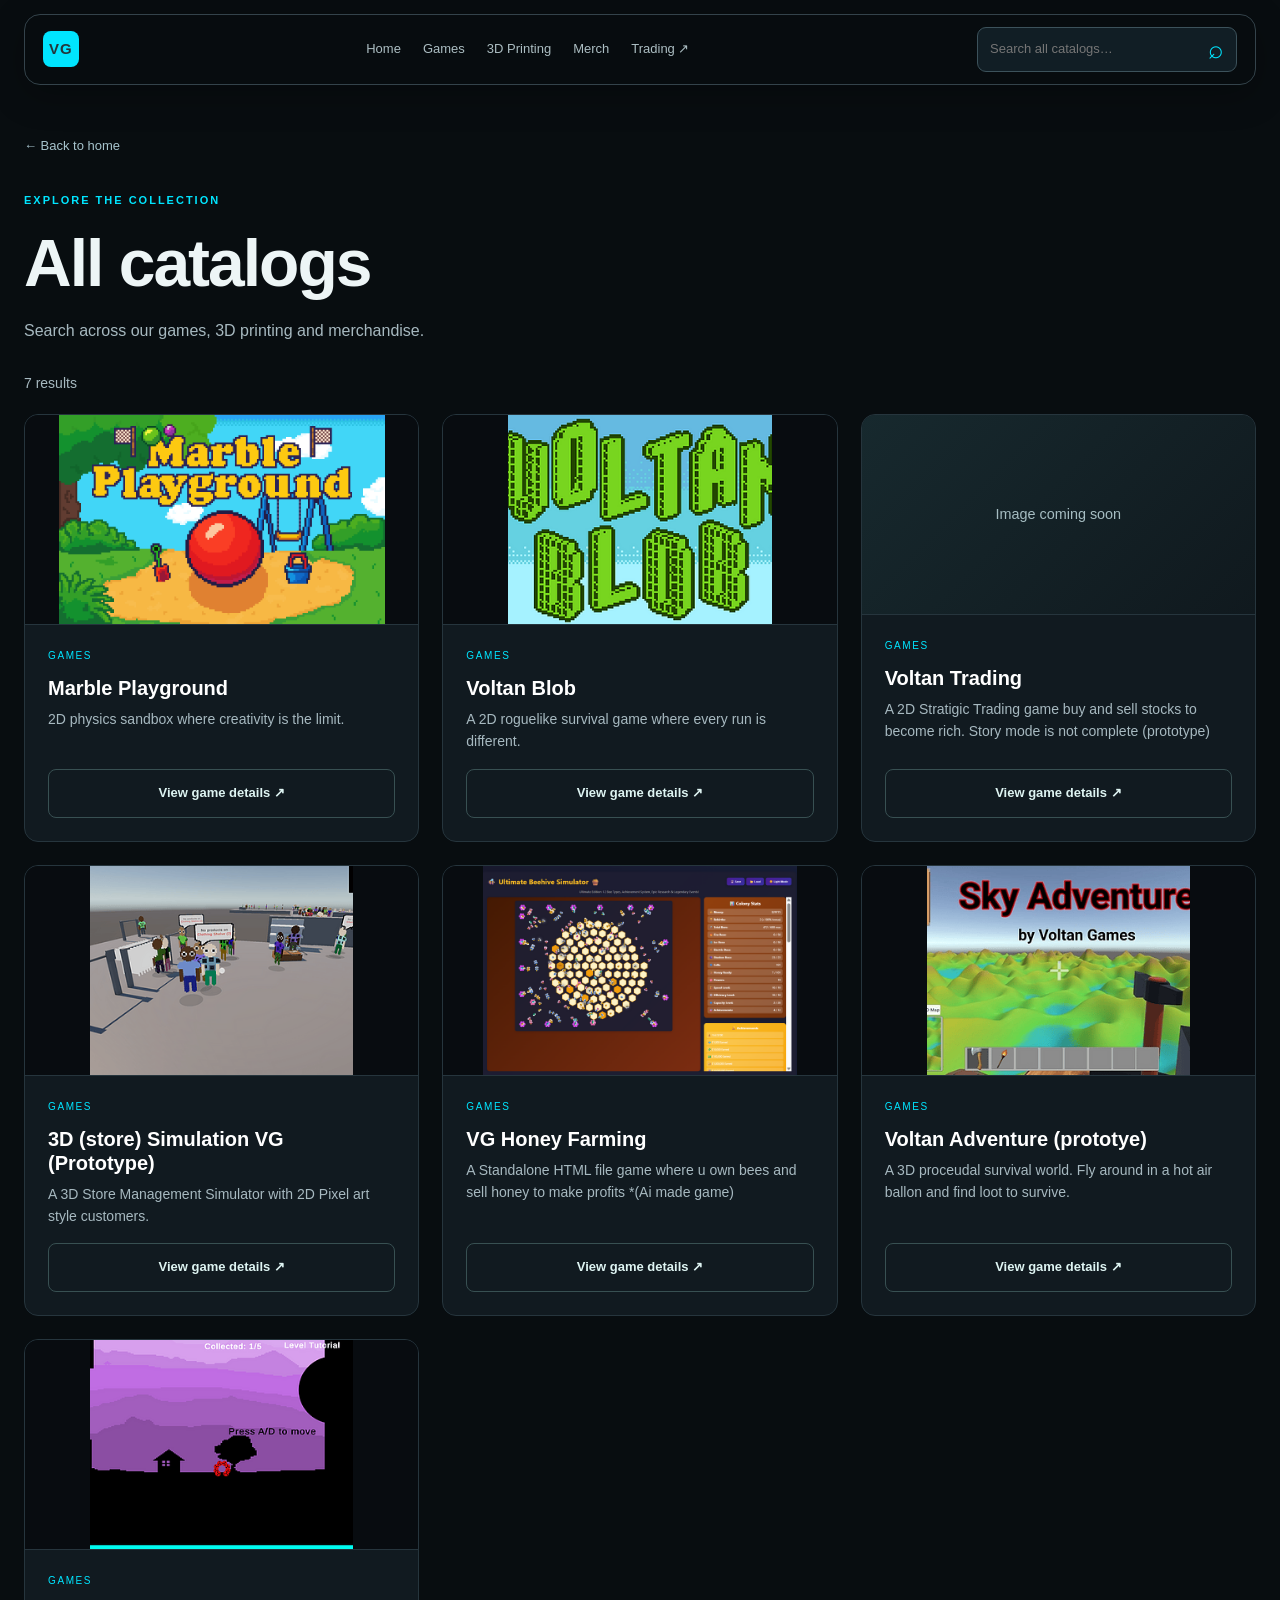
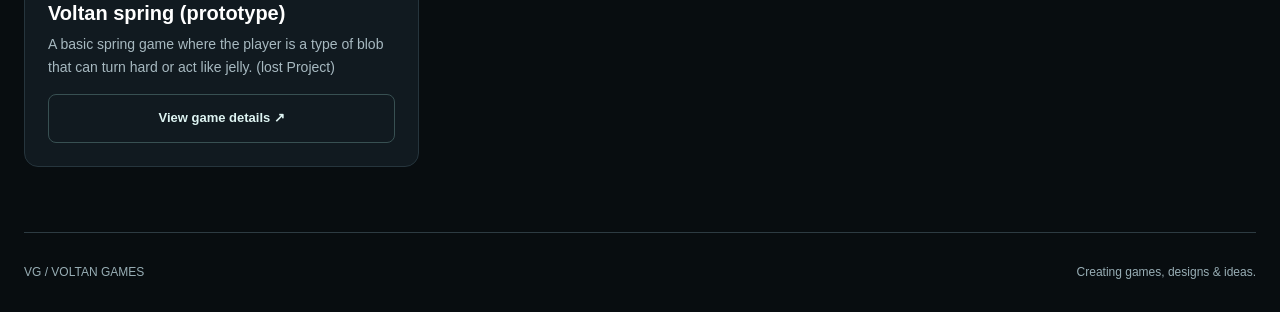
==== catalog.html @ 896c2120 "Refresh homepage and add searchable category catalogs" ====
<!DOCTYPE html><html lang="en"><head><meta charset="UTF-8"><meta name="viewport" content="width=device-width,initial-scale=1"><title>All catalogs | Voltan Games</title><link rel="stylesheet" href="style.css"><link rel="stylesheet" href="catalog.css"></head><body class="studio collection-page" data-catalog="all"><a class="skip-link" href="#main">Skip to content</a><header class="site-header central-bar"><a class="brand" href="index.html#home" aria-label="Voltan Games home"><span class="brand-mark">VG</span></a><nav aria-label="Main navigation"><a href="index.html#home">Home</a><a href="games.html">Games</a><a href="printing.html">3D Printing</a><a href="merch.html">Merch</a><a href="TradeTracker.html">Trading ↗</a></nav><form class="top-search" role="search" action="catalog.html"><input type="search" name="q" aria-label="Search all catalogs" placeholder="Search all catalogs…"><button type="submit" aria-label="Search">⌕</button></form></header><main id="main"><section class="collection-intro"><a class="back-link" href="index.html#home">← Back to home</a><p class="eyebrow">EXPLORE THE COLLECTION</p><h1>All catalogs</h1><p>Search across our games, 3D printing and merchandise.</p><div class="collection-tools"><p id="collection-status" role="status">Loading catalog…</p><button id="clear-search" type="button">Clear search</button></div><div id="collection-grid" class="grid-container"></div></section></main><footer class="site-footer"><a href="index.html#home">VG / VOLTAN GAMES</a><span>Creating games, designs & ideas.</span></footer><script src="catalog.js"></script></body></html>
---- style.css ----
/* ==========================================================================
   CSS VARIABLES & GLOBAL RESET
   ========================================================================== */

:root {
    --bg-color: #000000;
    --primary-cyan: #00E5FF;
    --secondary-grey: #444444;
    --text-white: #ffffff;
    --card-bg: #111111;
    --font-main: "Segoe UI", Roboto, Helvetica, Arial, sans-serif;
}

* {
    margin: 0;
    padding: 0;
    box-sizing: border-box;
}

html {
    scroll-behavior: smooth;
}

body {
    background-color: var(--bg-color);
    color: var(--text-white);
    font-family: var(--font-main);
    line-height: 1.6;
    overflow-x: hidden;
}

/* ==========================================================================
   TYPOGRAPHY
   ========================================================================== */

h1,
h2,
h3,
h4 {
    line-height: 1.2;
    margin-bottom: 1rem;
}

h2 {
    font-size: 2.5rem;
    text-align: center;
    color: var(--primary-cyan);
    margin-bottom: 2rem;
    text-transform: uppercase;
    letter-spacing: 2px;
}

h3 {
    font-size: 1.5rem;
    color: var(--text-white);
}

p {
    margin-bottom: 1rem;
    color: #cccccc;
}

ul {
    list-style-position: inside;
    margin-bottom: 1.5rem;
    color: #cccccc;
}

li {
    margin-bottom: 0.5rem;
}

/* ==========================================================================
   BUTTONS
   ========================================================================== */

.btn {
    display: inline-block;
    background-color: transparent;
    color: var(--primary-cyan);
    border: 2px solid var(--primary-cyan);
    padding: 10px 24px;
    font-size: 1rem;
    font-weight: bold;
    text-decoration: none;
    border-radius: 30px;
    cursor: pointer;
    transition: all 0.3s ease;
    text-align: center;
    margin-top: 1rem;
}

.btn:hover {
    background-color: var(--primary-cyan);
    color: var(--bg-color);
    box-shadow: 0 0 15px var(--primary-cyan);
    transform: scale(1.05);
}

/* ==========================================================================
   NAVIGATION
   ========================================================================== */

.hamburger {
    position: fixed;
    top: 20px;
    left: 20px;
    z-index: 1000;
    background: rgba(0, 0, 0, 0.6);
    border: 2px solid var(--primary-cyan);
    color: var(--primary-cyan);
    font-size: 1.5rem;
    padding: 8px 12px;
    border-radius: 8px;
    cursor: pointer;
    transition: all 0.3s ease;
}

.hamburger:hover {
    background: var(--primary-cyan);
    color: var(--bg-color);
    box-shadow: 0 0 10px var(--primary-cyan);
}

.sidebar {
    position: fixed;
    top: 0;
    left: -300px;
    width: 280px;
    height: 100vh;
    background-color: #0a0a0a;
    border-right: 2px solid var(--primary-cyan);
    z-index: 999;
    padding-top: 80px;
    transition: left 0.4s cubic-bezier(0.25, 0.46, 0.45, 0.94);
    box-shadow: 5px 0 15px rgba(0, 0, 0, 0.8);
}

.sidebar.active {
    left: 0;
}

.sidebar ul {
    list-style: none;
    padding: 0;
}

.sidebar ul li a {
    display: block;
    padding: 15px 30px;
    color: var(--text-white);
    text-decoration: none;
    font-size: 1.2rem;
    transition: all 0.3s ease;
    border-left: 4px solid transparent;
}

.sidebar ul li a:hover {
    background-color: #1a1a1a;
    color: var(--primary-cyan);
    border-left: 4px solid var(--primary-cyan);
    padding-left: 40px;
}

/* ==========================================================================
   HERO
   ========================================================================== */

.hero {
    position: relative;
    background-color: var(--primary-cyan);
    min-height: 35vh;
    display: flex;
    flex-direction: column;
    justify-content: center;
    align-items: center;
    text-align: center;
    padding: 60px 20px 100px;
}

.hero-title {
    font-size: clamp(3rem, 6vw, 5rem);
    font-weight: 900;
    color: var(--text-white);
    margin-bottom: 0.5rem;
    letter-spacing: 1px;
    text-shadow: 2px 2px 4px rgba(0, 0, 0, 0.2);
}

.hero-title .vg-letter {
    color: var(--secondary-grey);
}

.hero-slogan {
    font-size: 1.2rem;
    color: var(--secondary-grey);
    font-weight: bold;
    font-style: italic;
}

.wave-divider {
    position: absolute;
    bottom: -1px;
    left: 0;
    width: 100%;
    line-height: 0;
    pointer-events: none;
}

.wave-divider svg {
    display: block;
    width: 100%;
    height: auto;
}

/* ==========================================================================
   MAIN CONTENT SECTIONS
   ========================================================================== */

section {
    padding: 80px 20px;
    max-width: 1200px;
    margin: 0 auto;
}

.grid-container {
    display: grid;
    grid-template-columns: repeat(auto-fit, minmax(320px, 1fr));
    gap: 2rem;
}

/* ==========================================================================
   CARDS
   ========================================================================== */

.card {
    background-color: var(--card-bg);
    border-radius: 16px;
    overflow: hidden;
    box-shadow: 0 4px 15px rgba(0, 0, 0, 0.5);
    transition: transform 0.3s ease, box-shadow 0.3s ease;
    border: 1px solid #222;
    display: flex;
    flex-direction: column;
}

.card:hover {
    transform: translateY(-8px);
    box-shadow: 0 10px 25px rgba(0, 229, 255, 0.2);
    border-color: #333;
}

.card-img-placeholder {
    width: 100%;
    height: 200px;
    background-color: #222;
    display: flex;
    align-items: center;
    justify-content: center;
    color: #555;
    font-size: 0.9rem;
    border-bottom: 2px solid var(--secondary-grey);
}

.card-img {
    width: 100%;
    height: 200px;
    object-fit: cover;
    border-bottom: 2px solid var(--secondary-grey);
}

.card-content {
    padding: 1.5rem;
    flex-grow: 1;
    display: flex;
    flex-direction: column;
}

.card-content h3 {
    margin-bottom: 0.5rem;
}

.card-content .btn {
    margin-top: auto;
}

/* ==========================================================================
   TEAM
   ========================================================================== */

.team-grid {
    display: grid;
    grid-template-columns: repeat(auto-fit, minmax(280px, 1fr));
    gap: 2rem;
    margin-top: 2rem;
    margin-bottom: 3rem;
}

.team-member {
    background: #151515;
    padding: 2rem;
    border-radius: 12px;
    border-left: 4px solid var(--primary-cyan);
}

.team-member h4 {
    font-size: 1.3rem;
    color: var(--text-white);
    margin-bottom: 1rem;
}

/* ==========================================================================
   FOOTER
   ========================================================================== */

.footer-watermark {
    position: fixed;
    bottom: 10px;
    right: 15px;
    font-size: 0.75rem;
    color: rgba(255, 255, 255, 0.3);
    pointer-events: none;
    z-index: 1000;
}

/* ==========================================================================
   FADE ANIMATIONS
   ========================================================================== */

.fade-in {
    opacity: 0;
    transform: translateY(30px);
    transition: opacity 0.8s ease-out,
                transform 0.8s ease-out;
}

.fade-in.visible {
    opacity: 1;
    transform: translateY(0);
}

/* ==========================================================================
   DYNAMIC DESCRIPTION LAYOUT
   ========================================================================== */

.description-media {
    margin: 1.5rem 0;
    text-align: center;
}

.desc-img {
    max-width: 100%;
    height: auto;
    border-radius: 8px;
    border: 1px solid #222;
    box-shadow: 0 4px 12px rgba(0, 0, 0, 0.5);
}

#game-details-content p {
    margin-bottom: 1.2rem;
    line-height: 1.6;
    color: #ccc;
}

#game-details-content h3 {
    color: var(--primary-cyan);
    margin-top: 2rem;
    margin-bottom: 0.75rem;
    font-size: 1.4rem;
}

.desc-divider {
    border: 0;
    height: 1px;
    background: #222;
    margin: 2rem 0;
}
/* =0=========================================================================
   RESPONSIVE
   ========================================================================== */

.dev-socials-container {
    margin-top: 1rem;
    display: flex;
    flex-wrap: wrap;
    gap: 0.5rem;
}

.dev-social-btn {
    display: inline-block;
    padding: 0.35rem 0.75rem;
    font-size: 0.8rem;
    color: #fff;
    background: #1a1a1a;
    border: 1px solid var(--primary-cyan, #00f0ff);
    border-radius: 4px;
    text-decoration: none;
    transition: background 0.2s ease, transform 0.2s ease;
}

.dev-social-btn:hover {
    background: var(--primary-cyan, #00f0ff);
    color: #000;
    transform: translateY(-2px);
}

@media (max-width: 768px) {

    .hero {
        padding-top: 80px;
    }

    h2 {
        font-size: 2rem;
    }

}
---- catalog.css ----
/* Homepage styles are scoped so game detail pages keep their layout. */
.studio{background:#080d10;color:#edf5f6;--primary-cyan:#68e5d5;--card-bg:#111a20}.studio a{color:inherit}.site-header{position:sticky;top:0;z-index:20;display:flex;align-items:center;justify-content:space-between;gap:22px;padding:19px max(24px,calc((100vw - 1280px)/2));background:#080d10ed;backdrop-filter:blur(18px);border-bottom:1px solid #243038}.brand{display:flex;align-items:center;gap:10px;text-decoration:none;font-size:15px;font-weight:800;letter-spacing:1px;white-space:nowrap}.brand-mark{background:#68e5d5;color:#082624;padding:6px;border-radius:8px}.brand-sub{font-weight:400;color:#96aaaf}.site-header nav{display:flex;gap:24px}.site-header nav a,.trade-link{text-decoration:none;font-size:13px;color:#acbec3}.site-header nav a:hover,.site-header nav a[aria-current]{color:#68e5d5}.trade-link{border:1px solid #36504f;border-radius:8px;padding:9px 13px;white-space:nowrap}.studio-hero{max-width:1280px;margin:auto;display:grid;grid-template-columns:1fr 1fr;align-items:center;gap:60px;padding:85px 24px 70px;scroll-margin-top:100px}.eyebrow{font-size:11px;letter-spacing:2px;font-weight:700;color:#68e5d5;margin-bottom:20px}.studio h1{font-size:clamp(52px,6.7vw,88px);letter-spacing:-5px;line-height:1.04}.studio h1 span{color:#68e5d5}.hero-description{font-size:17px;line-height:1.8;margin-top:25px;color:#a9bac1}.hero-actions{display:flex;gap:12px;flex-wrap:wrap}.studio .btn{border:1px solid #385052;border-radius:8px;font-size:13px;padding:13px 19px;transition:transform .2s,background .2s,border-color .2s;color:#def4f2}.studio .btn:hover{transform:translateY(-3px);background:#203b3b;box-shadow:none;border-color:#68e5d5}.studio .primary{background:#68e5d5;color:#082624;border-color:#68e5d5}.studio .primary:hover{background:#9cf1e6;color:#082624}.hero-note{font-size:11px;margin-top:28px;color:#82979f}.featured-art{position:relative;display:block;overflow:hidden;border-radius:22px;border:1px solid #354543;text-decoration:none;transform:rotate(2deg);box-shadow:0 25px 90px #285c4e25;transition:transform .45s}.featured-art:hover{transform:rotate(0)}.featured-art img{width:100%;height:360px;object-fit:cover;display:block}.featured-art>div{padding:25px;background:linear-gradient(120deg,#172624,#101a20)}.studio .featured-art h2{font-size:23px;margin:10px 0}.featured-art>div>span:last-child{font-size:12px;color:#b9cecc}.studio section{max-width:1280px;padding:65px 24px;scroll-margin-top:90px;border-top:1px solid #253038}.studio h2{text-align:left;text-transform:none;letter-spacing:-1px;color:#eef5f6;font-size:36px;margin-bottom:16px}.studio h3{font-size:20px}.studio p{color:#a7b9c0}.studio .eyebrow{color:#68e5d5}.section-heading{display:flex;justify-content:space-between;gap:30px;align-items:center;margin-bottom:28px}.section-heading>div{max-width:720px}.section-tag{font-size:10px;letter-spacing:1.5px;color:#9bb0b7;white-space:nowrap}.search-wrap{max-width:570px;margin:18px 0 22px}.search-wrap label{display:block;font-size:12px;color:#c8d7da;margin-bottom:8px}.search-row{display:flex;gap:8px}.search-row input{width:100%;min-width:0;background:#111b22;border:1px solid #30434c;border-radius:9px;color:#fff;font:inherit;padding:13px 16px}.search-row button{background:#18262e;color:#d2e2e5;border:1px solid #30434c;border-radius:9px;padding:10px 15px;cursor:pointer}.search-hint{font-size:12px;margin:9px 0 18px}.discovery{display:grid;grid-template-columns:1fr 1fr;align-items:center;gap:25px}.discovery #home-results{grid-column:1/-1}.studio .grid-container{grid-template-columns:repeat(3,minmax(0,1fr));gap:23px}.studio .card{border:1px solid #26353d;border-radius:14px;box-shadow:none;transition:transform .25s,border-color .25s}.studio .card:hover{transform:translateY(-5px);border-color:#527b77;box-shadow:0 15px 35px #0003}.studio .card-img{height:210px;object-fit:contain;background:#080c10;border-bottom:1px solid #26353d}.studio .card-content{padding:23px}.studio .card-content p{font-size:14px}.category-label{color:#68e5d5;font-size:10px;letter-spacing:1.6px;text-transform:uppercase;margin-bottom:12px}.feature-grid{display:grid;grid-template-columns:repeat(3,1fr);gap:20px;margin:30px 0}.feature-grid article{border:1px solid #2d3b42;background:#10191e;padding:27px;border-radius:12px}.feature-grid article>span{display:block;color:#68e5d5;font-size:12px;margin-bottom:22px}.feature-grid p{font-size:14px;margin:0}.empty-state{grid-column:1/-1;border:1px dashed #405358;border-radius:14px;padding:46px;text-align:center;background:radial-gradient(ellipse at top,#1b353344,transparent 75%)}.empty-state h3{font-size:28px}.empty-state .empty-icon{font-size:36px;color:#68e5d5;margin-bottom:16px}.empty-state p{margin:0}.studio .trading-banner{display:flex;align-items:center;justify-content:space-between;gap:24px;background:linear-gradient(115deg,#15312f,#0d181e);border:1px solid #2f504c;border-radius:16px;padding:38px;margin:30px auto}.studio #socials .grid-container{margin-top:30px}.studio .team-member{background:#111b22;border:1px solid #2d4148;border-top:3px solid #68e5d5}.studio #about-goals-container{background:#111b22;padding:28px;border-radius:12px}.site-footer{max-width:1232px;margin:auto;border-top:1px solid #2d3b42;padding:30px 0;display:flex;justify-content:space-between;gap:18px;font-size:12px;color:#98aeb5}.site-footer a{text-decoration:none}.skip-link{position:fixed;top:-80px;left:20px;z-index:100;background:#68e5d5;padding:12px}.skip-link:focus{top:10px}.studio :focus-visible{outline:2px solid #68e5d5;outline-offset:4px}.studio .fade-in{opacity:1;transform:none}.reveal{animation:rise-in .6s both;animation-delay:var(--delay,0ms)}@keyframes rise-in{from{opacity:0;transform:translateY(20px)}to{opacity:1;transform:translateY(0)}}
@media(max-width:950px){.site-header{flex-wrap:wrap;padding:15px 24px;gap:12px}.site-header nav{order:3;width:100%;justify-content:center}.studio-hero{gap:25px;padding-top:45px}.brand-sub{display:none}.studio .grid-container{grid-template-columns:repeat(2,minmax(0,1fr))}.featured-art img{height:280px}.section-tag{display:none}.studio section{scroll-margin-top:125px}.studio .trading-banner{margin:24px}.site-footer{margin:0 24px}}
@media(max-width:600px){.site-header nav{gap:18px;justify-content:flex-start;overflow-x:auto}.site-header nav a{white-space:nowrap}.brand{font-size:12px}.trade-link{font-size:11px}.studio-hero{grid-template-columns:1fr;padding:42px 24px}.studio h1{letter-spacing:-3px}.featured-art{transform:none}.featured-art img{height:250px}.studio section{padding:42px 24px}.studio .grid-container,.feature-grid,.discovery{grid-template-columns:1fr}.section-heading,.studio .trading-banner{display:block}.studio h2{font-size:29px}.site-footer{flex-direction:column}.empty-state{padding:30px 20px}.studio .trading-banner{padding:26px}.studio .team-grid{grid-template-columns:1fr}.hero-actions .btn{flex-grow:1}}
@media(prefers-reduced-motion:reduce){html{scroll-behavior:auto}*,*::before,*::after{animation:none!important;transition:none!important}.fade-in{opacity:1;transform:none}}
.studio .featured-art img{object-fit:contain;background:#101a20}.studio .card-img-placeholder{color:#a6bdc2;background:linear-gradient(135deg,#17292e,#10191e);border-bottom:1px solid #26353d}.studio-hero .hero-copy{animation:rise-in .7s both}
/* Fixed central navigation and cyan wave identity. */
.studio{padding-top:94px;--primary-cyan:#00e5ff}.central-bar{position:fixed;top:14px;left:50%;transform:translateX(-50%);width:calc(100% - 40px);max-width:1232px;border:1px solid #34434b;border-radius:16px;padding:12px 18px;gap:20px;box-shadow:0 10px 35px #0004}.central-bar nav{order:0;width:auto;flex:1;gap:22px;justify-content:center}.central-bar .brand-mark{background:#00e5ff;color:#23363b}.top-search{display:flex;align-items:center;width:260px;min-width:140px;border:1px solid #3c525b;background:#111e25;border-radius:9px;overflow:hidden}.top-search input{font:inherit;font-size:13px;color:#eef8fa;background:none;border:0;width:100%;min-width:0;padding:11px 12px}.top-search button{font-size:26px;color:#00e5ff;background:none;border:0;padding:0 12px;cursor:pointer}.top-search input:focus-visible{outline-offset:-3px}.wave-hero{position:relative;background:linear-gradient(115deg,#00c8e0,#00e5ff 60%,#38eeff);min-height:520px;text-align:center;padding:38px 24px 145px;overflow:hidden;scroll-margin-top:94px}.wave-copy{position:relative;z-index:1;animation:rise-in .7s both}.studio .wave-hero .eyebrow{color:#174952;letter-spacing:3px;margin-bottom:10px}.studio .wave-hero h1{margin:0}.studio .wave-hero .large-monogram{display:block;color:#e0e3e6;font-weight:950;font-size:clamp(100px,15vw,190px);letter-spacing:-10px;line-height:1.1;text-shadow:0 5px 0 #6b909855,0 12px 28px #124a5a33}.studio .wave-hero .logo-name{display:block;font-size:23px;letter-spacing:9px;color:#24454c;margin:14px 0 20px}.studio .wave-hero p{color:#234a52;font-size:15px}.studio .wave-hero .btn{color:#193c45;border-color:#287383;background:#ffffff30}.hero-waves{position:absolute;bottom:-1px;left:0;width:100%;height:135px}.wave-back{animation:wave-drift 7s ease-in-out infinite alternate;transform-origin:center}@keyframes wave-drift{to{transform:translateX(-30px) scaleX(1.07)}}.studio .explore-row{display:flex;align-items:center;justify-content:space-between;gap:20px;margin-top:26px}.explore-row>span{font-size:13px;color:#8fa7b0}.studio .explore-row .btn{margin:0}.studio .section-heading{margin-bottom:20px}.studio .search-hint{font-size:11px;letter-spacing:1.3px}.collection-intro .back-link{display:inline-block;color:#a7c4cd;font-size:13px;margin-bottom:35px;text-decoration:none}.studio .collection-intro{border:0;padding-top:38px;min-height:75vh}.studio .collection-intro h1{font-size:clamp(40px,6vw,66px);letter-spacing:-2px;margin-bottom:20px}.collection-tools{display:flex;justify-content:space-between;align-items:center;margin:28px 0 20px;gap:15px}.collection-tools p{margin:0;font-size:14px}.collection-tools button{background:#16262e;color:#cbe7ed;border:1px solid #39535e;border-radius:8px;padding:10px 16px;cursor:pointer}.studio .primary{background:#00e5ff;border-color:#00e5ff}.studio .eyebrow,.category-label{color:#00e5ff}
@media(max-width:1050px){.central-bar{flex-wrap:wrap;gap:10px;padding:10px 16px}.central-bar nav{order:3;width:100%;flex:auto;justify-content:center;gap:25px}.central-bar .top-search{margin-left:auto;width:55%}.studio{padding-top:128px}.studio section,.wave-hero{scroll-margin-top:140px}.wave-hero{min-height:470px}}
@media(max-width:600px){.central-bar{top:8px;width:calc(100% - 20px);padding:9px 12px;border-radius:12px}.central-bar nav{gap:20px;justify-content:flex-start;overflow-x:auto;padding:3px 0}.central-bar nav a{font-size:12px;white-space:nowrap}.central-bar .top-search{width:calc(100% - 60px)}.studio{padding-top:118px}.wave-hero{min-height:415px;padding:30px 16px 110px}.studio .wave-hero .large-monogram{letter-spacing:-6px}.studio .wave-hero .logo-name{font-size:18px;letter-spacing:6px}.studio .wave-hero .eyebrow{font-size:9px;letter-spacing:1.6px}.hero-waves{height:100px}.explore-row>span{display:none}.studio .explore-row .btn{width:100%}.collection-tools{align-items:flex-start}.studio section{scroll-margin-top:125px}}
@media(prefers-reduced-motion:reduce){.wave-back,.wave-copy{animation:none}}
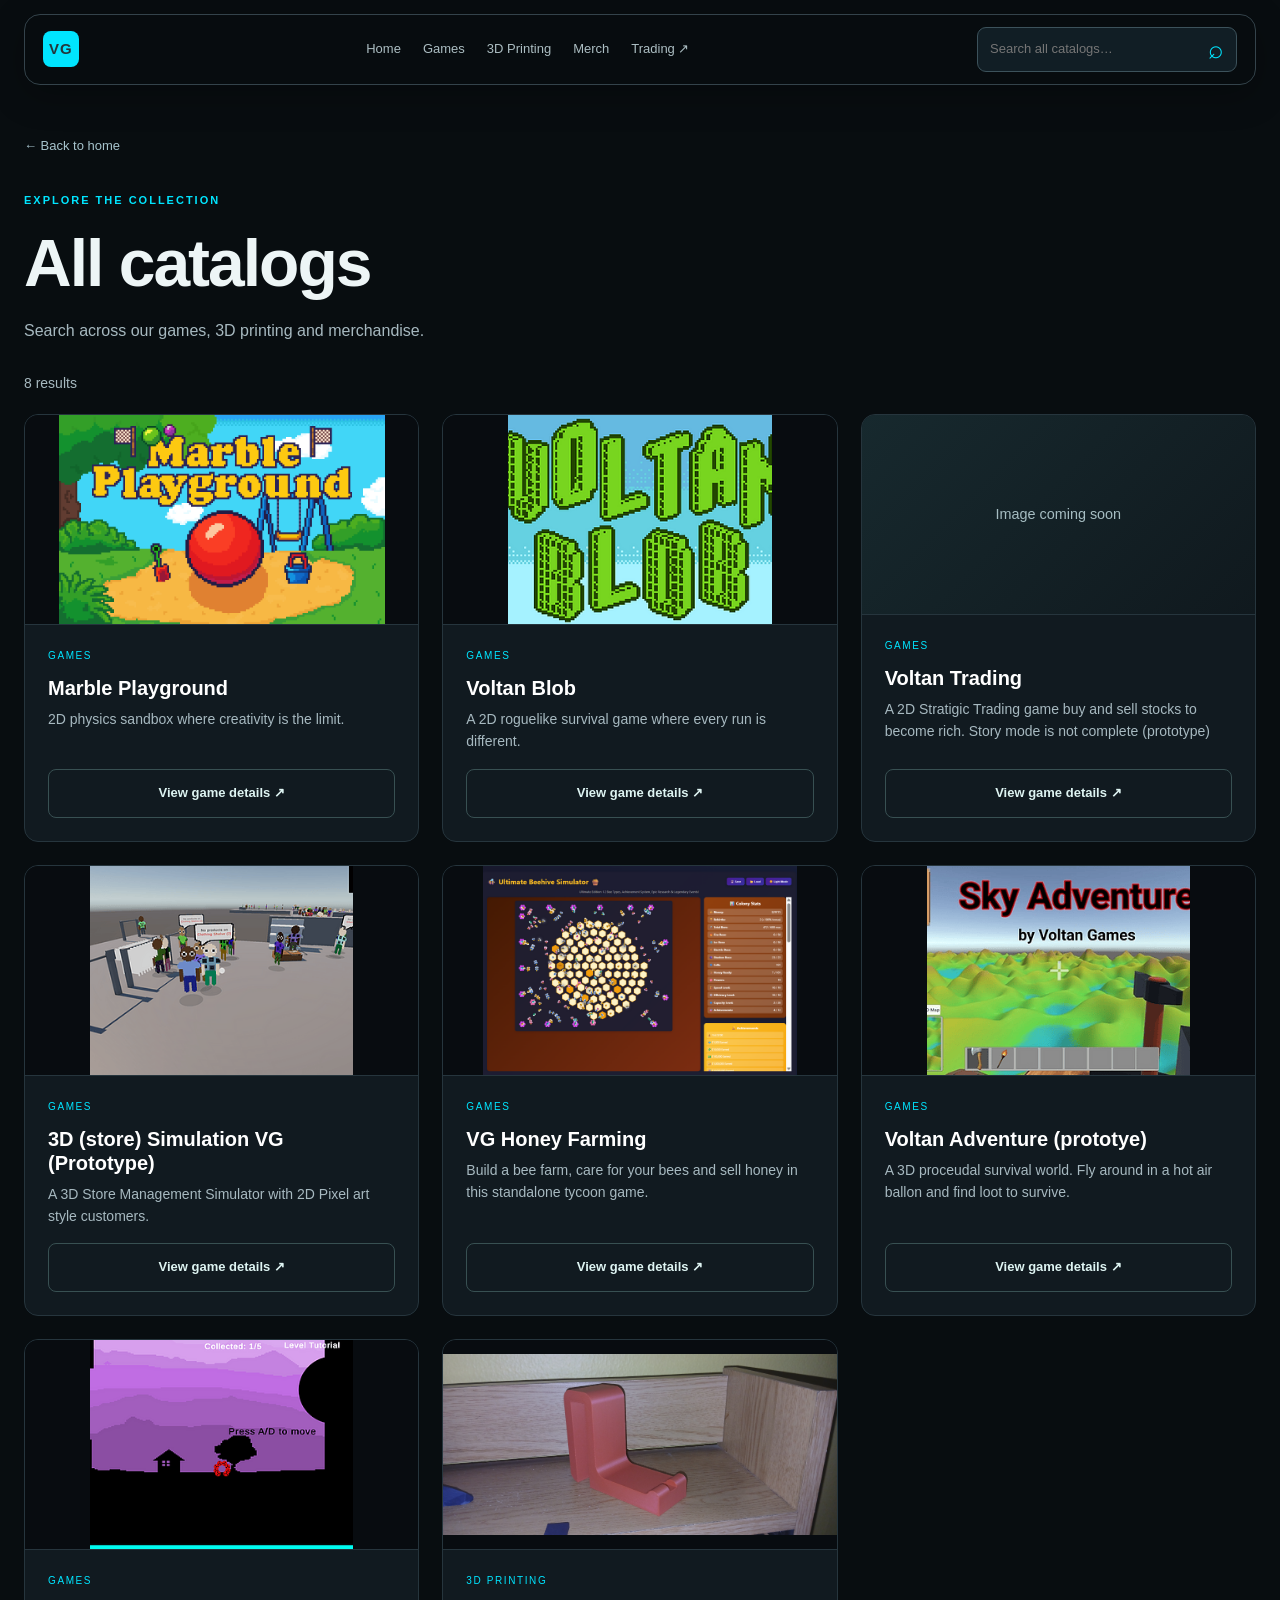
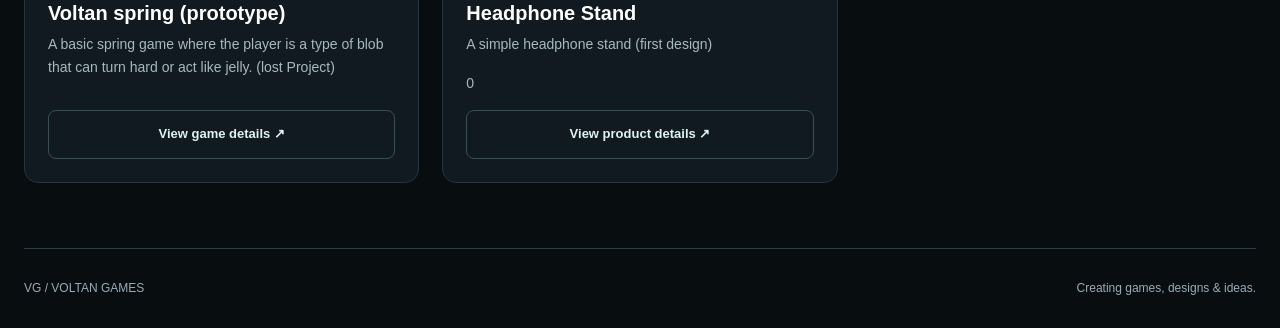
==== commit 2f41f082: "Add product detail galleries, custom print quotes and local analytics" ====
--- a/catalog.html
+++ b/catalog.html
@@ -1 +1 @@
-<!DOCTYPE html><html lang="en"><head><meta charset="UTF-8"><meta name="viewport" content="width=device-width,initial-scale=1"><title>All catalogs | Voltan Games</title><link rel="stylesheet" href="style.css"><link rel="stylesheet" href="catalog.css"></head><body class="studio collection-page" data-catalog="all"><a class="skip-link" href="#main">Skip to content</a><header class="site-header central-bar"><a class="brand" href="index.html#home" aria-label="Voltan Games home"><span class="brand-mark">VG</span></a><nav aria-label="Main navigation"><a href="index.html#home">Home</a><a href="games.html">Games</a><a href="printing.html">3D Printing</a><a href="merch.html">Merch</a><a href="TradeTracker.html">Trading ↗</a></nav><form class="top-search" role="search" action="catalog.html"><input type="search" name="q" aria-label="Search all catalogs" placeholder="Search all catalogs…"><button type="submit" aria-label="Search">⌕</button></form></header><main id="main"><section class="collection-intro"><a class="back-link" href="index.html#home">← Back to home</a><p class="eyebrow">EXPLORE THE COLLECTION</p><h1>All catalogs</h1><p>Search across our games, 3D printing and merchandise.</p><div class="collection-tools"><p id="collection-status" role="status">Loading catalog…</p><button id="clear-search" type="button">Clear search</button></div><div id="collection-grid" class="grid-container"></div></section></main><footer class="site-footer"><a href="index.html#home">VG / VOLTAN GAMES</a><span>Creating games, designs & ideas.</span></footer><script src="catalog.js"></script></body></html>
+<!DOCTYPE html><html lang="en"><head><meta charset="UTF-8"><meta name="viewport" content="width=device-width,initial-scale=1"><title>All catalogs | Voltan Games</title><link rel="stylesheet" href="style.css"><link rel="stylesheet" href="catalog.css"></head><body class="studio collection-page" data-catalog="all"><a class="skip-link" href="#main">Skip to content</a><header class="site-header central-bar"><a class="brand" href="index.html#home" aria-label="Voltan Games home"><span class="brand-mark">VG</span></a><nav aria-label="Main navigation"><a href="index.html#home">Home</a><a href="games.html">Games</a><a href="printing.html">3D Printing</a><a href="merch.html">Merch</a><a href="TradeTracker.html">Trading ↗</a></nav><form class="top-search" role="search" action="catalog.html"><input type="search" name="q" aria-label="Search all catalogs" placeholder="Search all catalogs…"><button type="submit" aria-label="Search">⌕</button></form></header><main id="main"><section class="collection-intro"><a class="back-link" href="index.html#home">← Back to home</a><p class="eyebrow">EXPLORE THE COLLECTION</p><h1>All catalogs</h1><p>Search across our games, 3D printing and merchandise.</p><div class="collection-tools"><p id="collection-status" role="status">Loading catalog…</p><button id="clear-search" type="button">Clear search</button></div><div id="collection-grid" class="grid-container"></div></section></main><footer class="site-footer"><a href="index.html#home">VG / VOLTAN GAMES</a><span>Creating games, designs & ideas.</span></footer><script src="catalog.js"></script><script src="UserTracker.js" defer></script></body></html>
--- a/catalog.css
+++ b/catalog.css
@@ -9,3 +9,5 @@
 @media(max-width:1050px){.central-bar{flex-wrap:wrap;gap:10px;padding:10px 16px}.central-bar nav{order:3;width:100%;flex:auto;justify-content:center;gap:25px}.central-bar .top-search{margin-left:auto;width:55%}.studio{padding-top:128px}.studio section,.wave-hero{scroll-margin-top:140px}.wave-hero{min-height:470px}}
 @media(max-width:600px){.central-bar{top:8px;width:calc(100% - 20px);padding:9px 12px;border-radius:12px}.central-bar nav{gap:20px;justify-content:flex-start;overflow-x:auto;padding:3px 0}.central-bar nav a{font-size:12px;white-space:nowrap}.central-bar .top-search{width:calc(100% - 60px)}.studio{padding-top:118px}.wave-hero{min-height:415px;padding:30px 16px 110px}.studio .wave-hero .large-monogram{letter-spacing:-6px}.studio .wave-hero .logo-name{font-size:18px;letter-spacing:6px}.studio .wave-hero .eyebrow{font-size:9px;letter-spacing:1.6px}.hero-waves{height:100px}.explore-row>span{display:none}.studio .explore-row .btn{width:100%}.collection-tools{align-items:flex-start}.studio section{scroll-margin-top:125px}}
 @media(prefers-reduced-motion:reduce){.wave-back,.wave-copy{animation:none}}
+/* Custom 3D printing enquiries */
+.studio .custom-quotes{display:grid;grid-template-columns:1.2fr 1fr;gap:48px;align-items:center;background:linear-gradient(120deg,#12303888,#0c171e);border-top:1px solid #31525c;border-bottom:1px solid #253e47}.quote-copy>p{line-height:1.8}.studio .quote-note{font-size:13px;color:#a6c2cc}.quote-email{display:block;width:fit-content;max-width:100%;overflow-wrap:anywhere;color:#00e5ff!important;font-size:15px;text-underline-offset:4px;margin-top:18px}.studio .quote-help{font-size:12px;color:#91aab5;max-width:480px;margin-top:14px}.quote-checklist{background:#11212a;border:1px solid #304c59;padding:30px;border-radius:15px}.quote-number{display:block;font-size:10px;letter-spacing:2px;color:#00e5ff;margin-bottom:20px}.quote-checklist ul{list-style-position:outside;padding-left:20px;margin:20px 0}.quote-checklist li{padding-left:4px;font-size:14px;line-height:1.7;margin-bottom:12px}.quote-checklist li::marker{color:#00e5ff}.quote-checklist p{font-size:13px;margin-bottom:0}.quote-copy .btn{margin-top:7px}@media(max-width:780px){.studio .custom-quotes{grid-template-columns:1fr;gap:25px}.quote-checklist{padding:24px}}
